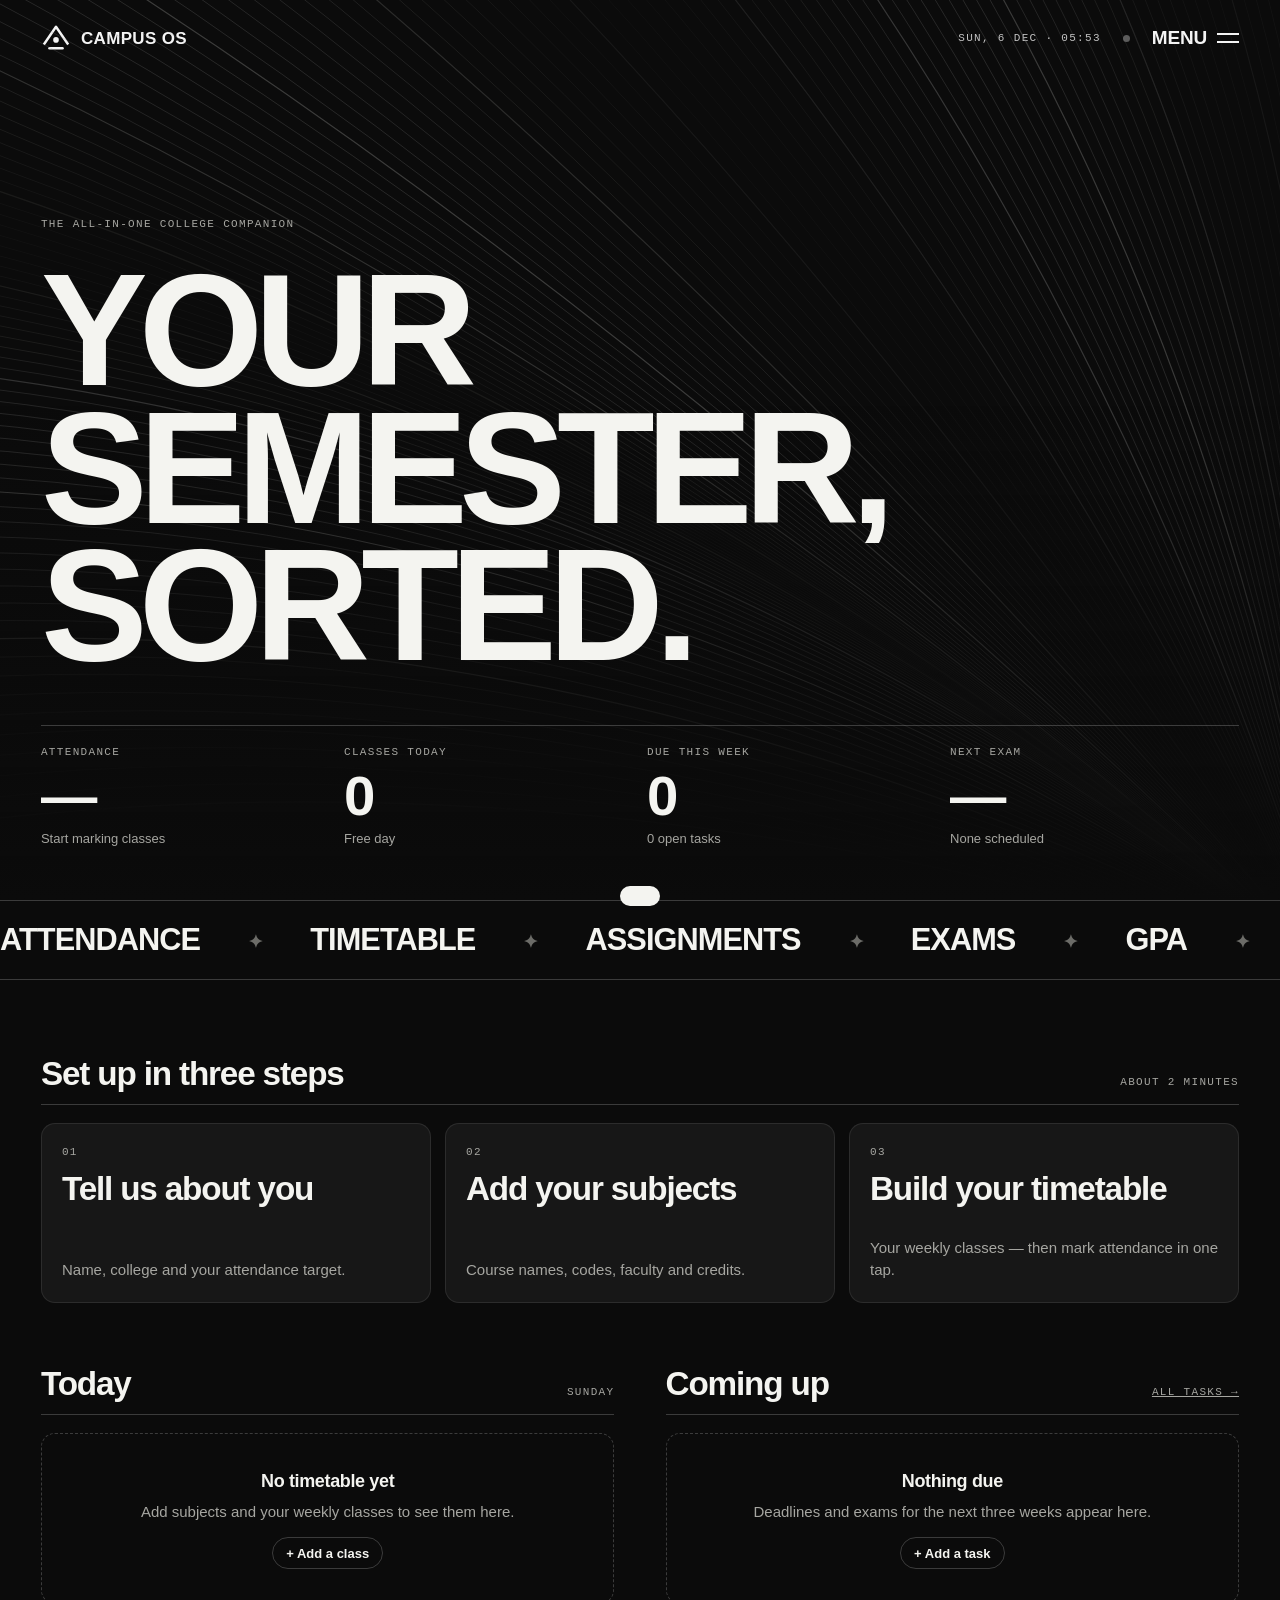
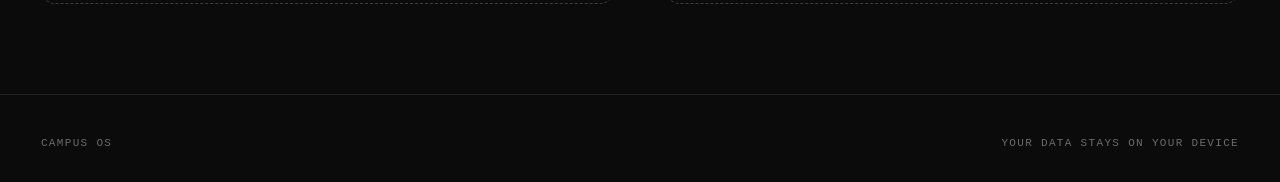
==== docs/index.html @ 618c6a3f "Campus OS: all-in-one college companion Attendance tracker, timetable, tasks, exams, GPA, notes, bud" ====
<!doctype html>
<html lang="en" data-theme="dark">
<head>
  <meta charset="utf-8">
  <meta name="viewport" content="width=device-width, initial-scale=1, viewport-fit=cover">
  <title>Campus OS</title>
  <meta name="description" content="Campus OS — the all-in-one college companion: attendance tracker, timetable, assignments, exams, GPA, notes, budget and focus timer. Works offline; your data stays on your device.">
  <meta name="theme-color" content="#0b0b0b">
  <link rel="icon" href="assets/icon.svg" type="image/svg+xml">
  <link rel="manifest" href="manifest.webmanifest">
  <link rel="apple-touch-icon" href="assets/icon-192.png">
  <link rel="stylesheet" href="css/app.css">
  <script>
    // apply saved theme before paint
    try {
      var t = JSON.parse(localStorage.getItem("campusos:v1") || "{}");
      var th = (t.settings && t.settings.theme) || "dark";
      if (th === "system") th = matchMedia("(prefers-color-scheme: light)").matches ? "light" : "dark";
      document.documentElement.setAttribute("data-theme", th);
    } catch (e) {}
  </script>
</head>
<body>
  <div class="preloader" id="preloader" aria-hidden="true">
    <div class="spread"><span class="mono">Campus OS</span><span class="mono">Loading your semester</span></div>
    <div>
      <div class="count num" id="pre-count">0</div>
      <div class="bar" id="pre-bar"></div>
    </div>
  </div>

  <header class="site-head">
    <a class="logo" href="#/" aria-label="Campus OS home">
      <svg viewBox="0 0 32 32" aria-hidden="true"><path d="M3 23 16 4l13 19" fill="none" stroke="currentColor" stroke-width="2.6" stroke-linejoin="round"/><path d="M9 27h14" stroke="currentColor" stroke-width="2.6" stroke-linecap="round"/><circle cx="16" cy="18" r="3" fill="currentColor"/></svg>
      <span>CAMPUS OS</span>
    </a>
    <div class="head-meta">
      <span class="mono clock-txt" id="head-clock"></span>
      <span class="save-dot" id="save-dot" title="Saved"></span>
      <button class="menu-btn" id="menu-btn" aria-expanded="false" aria-controls="menu">
        <span id="menu-label">Menu</span><span class="burger" aria-hidden="true"></span>
      </button>
    </div>
  </header>

  <div class="menu" id="menu" role="dialog" aria-label="Main menu">
    <nav id="menu-nav"></nav>
    <aside>
      <p class="mono" id="menu-date"></p>
      <p class="h-md" id="menu-quote">Everything your semester needs, in one place.</p>
      <div class="row">
        <button class="btn sm" data-quick="present">Mark today present</button>
        <button class="btn sm" data-quick="task">+ Task</button>
        <button class="btn sm" data-quick="note">+ Note</button>
      </div>
      <p class="mono" id="menu-storage"></p>
    </aside>
  </div>

  <main id="app" tabindex="-1"></main>

  <div class="toast" id="toast" role="status" aria-live="polite"></div>
  <dialog id="dlg"></dialog>

  <script type="module" src="js/app.js"></script>
</body>
</html>
---- docs/css/app.css ----
/* ==========================================================================
   CAMPUS OS — monochrome editorial design system
   ========================================================================== */
:root {
  --bg: #0b0b0b;
  --bg-2: #121212;
  --card: #171717;
  --card-2: #1f1f1f;
  --ink: #f4f4f0;
  --ink-2: #a6a6a1;
  --ink-3: #6c6c68;
  --line: rgba(255, 255, 255, .09);
  --line-2: rgba(255, 255, 255, .2);
  --invert-bg: #f4f4f0;
  --invert-ink: #2a2a2a;
  --good: #9ee6b4;
  --bad: #ff8a80;
  --warn: #f3c86a;
  --overlay: rgba(0, 0, 0, .7);
  --display: "SF Pro Display", -apple-system, BlinkMacSystemFont, "Helvetica Neue", "Inter", Arial, sans-serif;
  --text: -apple-system, BlinkMacSystemFont, "SF Pro Text", "Helvetica Neue", "Inter", Arial, sans-serif;
  --mono: ui-monospace, "SF Mono", "JetBrains Mono", Menlo, Consolas, monospace;
  --ease: cubic-bezier(.77, 0, .175, 1);
  --ease-out: cubic-bezier(.16, 1, .3, 1);
  --gutter: clamp(16px, 3.2vw, 44px);
  --radius: 14px;
  color-scheme: dark;
}
:root[data-theme="light"] {
  --bg: #f2f2ee;
  --bg-2: #eaeae5;
  --card: #ffffff;
  --card-2: #f6f6f2;
  --ink: #2a2a2a;
  --ink-2: #5f5f5b;
  --ink-3: #8f8f8a;
  --line: rgba(42, 42, 42, .1);
  --line-2: rgba(42, 42, 42, .24);
  --invert-bg: #2a2a2a;
  --invert-ink: #f4f4f0;
  --good: #23864f;
  --bad: #c8382f;
  --warn: #a8700c;
  --overlay: rgba(20, 20, 20, .45);
  color-scheme: light;
}

* { box-sizing: border-box; }
html, body { margin: 0; }
html { -webkit-text-size-adjust: 100%; }
body {
  background: var(--bg);
  color: var(--ink);
  font: 15px/1.5 var(--text);
  -webkit-font-smoothing: antialiased;
  overflow-x: hidden;
  min-height: 100vh;
}
a { color: inherit; }
button { font: inherit; color: inherit; }
::selection { background: var(--ink); color: var(--bg); }
.hidden { display: none !important; }
.sr-only { position: absolute; width: 1px; height: 1px; overflow: hidden; clip: rect(0 0 0 0); white-space: nowrap; }

/* ---------- type ---------- */
.mono { font-family: var(--mono); font-size: 11px; letter-spacing: .12em; text-transform: uppercase; }
.muted { color: var(--ink-2); }
.faint { color: var(--ink-3); }
.display {
  font-family: var(--display);
  font-weight: 700;
  letter-spacing: -.055em;
  line-height: .86;
  text-transform: uppercase;
  margin: 0;
}
.h-xl { font-size: clamp(54px, 12.5vw, 200px); }
.h-lg { font-size: clamp(40px, 7vw, 104px); }
.h-md { font-family: var(--display); font-weight: 650; font-size: clamp(22px, 2.6vw, 34px); letter-spacing: -.035em; line-height: 1.05; margin: 0; }
.h-sm { font-family: var(--display); font-weight: 600; font-size: 18px; letter-spacing: -.02em; margin: 0; }
.num { font-family: var(--display); font-weight: 700; letter-spacing: -.05em; font-variant-numeric: tabular-nums; line-height: .9; }

/* masked line reveal */
.mask { display: block; overflow: hidden; padding-bottom: .04em; margin-bottom: -.04em; }
.mask > span { display: inline-block; transform: translateY(105%); transition: transform 1s var(--ease-out); }
.in .mask > span, .mask.in > span { transform: none; }
.mask:nth-child(2) > span { transition-delay: .07s; }
.mask:nth-child(3) > span { transition-delay: .14s; }
.fade-up { opacity: 0; transform: translateY(18px); transition: opacity .8s var(--ease-out), transform .8s var(--ease-out); transition-delay: var(--d, .15s); }
.in .fade-up { opacity: 1; transform: none; }

/* ---------- preloader ---------- */
.preloader {
  position: fixed; inset: 0; z-index: 100; background: var(--invert-bg); color: var(--invert-ink);
  display: flex; flex-direction: column; justify-content: space-between; padding: var(--gutter);
  transition: clip-path 1.1s var(--ease); clip-path: inset(0 0 0 0);
}
.preloader.done { clip-path: inset(0 0 100% 0); }
.preloader .count { font-size: clamp(90px, 22vw, 340px); align-self: flex-end; }
.preloader .bar { height: 1px; background: currentColor; transform-origin: left; transform: scaleX(0); }

/* ---------- header ---------- */
.site-head {
  position: fixed; top: 0; left: 0; right: 0; z-index: 40;
  display: flex; align-items: center; justify-content: space-between; gap: 16px;
  padding: 18px var(--gutter);
  mix-blend-mode: difference; color: #fff;
  pointer-events: none;
}
.site-head > * { pointer-events: auto; }
.logo { display: inline-flex; align-items: center; gap: 10px; text-decoration: none; font-family: var(--display); font-weight: 700; letter-spacing: .02em; font-size: 17px; }
.logo svg { width: 30px; height: 30px; }
.head-meta { display: flex; align-items: center; gap: 22px; }
.head-meta .mono { opacity: .8; }
.menu-btn {
  background: none; border: 0; cursor: pointer; padding: 6px 0;
  font-family: var(--display); font-weight: 700; font-size: 19px; letter-spacing: -.01em; text-transform: uppercase;
  display: inline-flex; align-items: center; gap: 10px;
}
.menu-btn .burger { width: 22px; height: 10px; position: relative; }
.menu-btn .burger::before, .menu-btn .burger::after { content: ""; position: absolute; left: 0; right: 0; height: 2px; background: currentColor; transition: transform .5s var(--ease); }
.menu-btn .burger::before { top: 0; }
.menu-btn .burger::after { bottom: 0; }
body.menu-open .menu-btn .burger::before { transform: translateY(4px) rotate(45deg); }
body.menu-open .menu-btn .burger::after { transform: translateY(-4px) rotate(-45deg); }
.save-dot { width: 7px; height: 7px; border-radius: 50%; background: currentColor; opacity: .35; transition: opacity .3s; }
.save-dot.saving { opacity: 1; animation: pulse 1s infinite; }
.save-dot.error { background: #ff5a4f; opacity: 1; }
@keyframes pulse { 50% { opacity: .2; } }

/* ---------- menu overlay ---------- */
.menu {
  position: fixed; inset: 0; z-index: 30; background: var(--invert-bg); color: var(--invert-ink);
  clip-path: inset(0 0 100% 0); transition: clip-path .9s var(--ease); visibility: hidden;
  display: grid; grid-template-columns: 1fr minmax(240px, 32%); gap: var(--gutter);
  padding: 96px var(--gutter) var(--gutter);
  overflow-y: auto;
}
body.menu-open .menu { clip-path: inset(0 0 0 0); visibility: visible; }
.menu nav { display: flex; flex-direction: column; justify-content: center; }
.menu-link {
  display: flex; align-items: baseline; gap: 18px; text-decoration: none; color: inherit;
  border-top: 1px solid color-mix(in srgb, var(--invert-ink) 15%, transparent);
  padding: 2px 0;
}
.menu-link:last-child { border-bottom: 1px solid color-mix(in srgb, var(--invert-ink) 15%, transparent); }
.menu-link .mono { width: 34px; flex: none; opacity: .55; }
.menu-link .display { font-size: clamp(34px, 6.4vw, 92px); transition: transform .6s var(--ease-out), opacity .3s; }
.menu-link .mask > span { transition-duration: .9s; }
body.menu-open .menu-link .mask > span { transform: none; }
.menu-link:nth-child(1) .mask > span { transition-delay: .25s; }
.menu-link:nth-child(2) .mask > span { transition-delay: .29s; }
.menu-link:nth-child(3) .mask > span { transition-delay: .33s; }
.menu-link:nth-child(4) .mask > span { transition-delay: .37s; }
.menu-link:nth-child(5) .mask > span { transition-delay: .41s; }
.menu-link:nth-child(6) .mask > span { transition-delay: .45s; }
.menu-link:nth-child(7) .mask > span { transition-delay: .49s; }
.menu-link:nth-child(8) .mask > span { transition-delay: .53s; }
.menu-link:nth-child(9) .mask > span { transition-delay: .57s; }
.menu-link:nth-child(10) .mask > span { transition-delay: .61s; }
.menu nav:hover .menu-link .display { opacity: .35; }
.menu nav .menu-link:hover .display { opacity: 1; transform: translateX(14px); }
.menu-link.active .display { font-style: italic; }
.menu-link .hint { margin-left: auto; opacity: .5; }
.menu aside { display: flex; flex-direction: column; justify-content: flex-end; gap: 22px; font-size: 14px; }
.menu aside .h-md { max-width: 14ch; }
.menu aside .row { display: flex; gap: 10px; flex-wrap: wrap; }
.menu .btn { border-color: color-mix(in srgb, var(--invert-ink) 30%, transparent); color: var(--invert-ink); background: transparent; }
.menu .btn:hover { background: var(--invert-ink); color: var(--invert-bg); }

/* ---------- layout ---------- */
main { min-height: 100vh; }
.page { padding: 120px var(--gutter) 90px; max-width: 1560px; margin: 0 auto; }
.page-enter { animation: pageIn .9s var(--ease) both; }
@keyframes pageIn { from { clip-path: inset(6% 0 0 0); opacity: 0; transform: translateY(26px); } to { clip-path: inset(0 0 0 0); opacity: 1; transform: none; } }
.page-head { display: grid; grid-template-columns: 1fr auto; align-items: end; gap: 18px 24px; margin-bottom: clamp(28px, 4vw, 56px); }
.page-head .eyebrow { grid-column: 1 / -1; display: flex; gap: 18px; color: var(--ink-2); }
.page-head .actions { display: flex; gap: 10px; flex-wrap: wrap; justify-content: flex-end; padding-bottom: .6vw; }
.rule { height: 1px; background: var(--line-2); border: 0; margin: 0; }
.section { margin-top: clamp(40px, 5vw, 72px); }
.section-head { display: flex; align-items: baseline; justify-content: space-between; gap: 16px; padding-bottom: 12px; border-bottom: 1px solid var(--line-2); margin-bottom: 18px; }
.section-head .mono { color: var(--ink-2); }
.grid { display: grid; gap: 14px; }
.g2 { grid-template-columns: repeat(2, minmax(0, 1fr)); }
.g3 { grid-template-columns: repeat(3, minmax(0, 1fr)); }
.g4 { grid-template-columns: repeat(4, minmax(0, 1fr)); }
.auto { grid-template-columns: repeat(auto-fill, minmax(min(290px, 100%), 1fr)); }
.stack { display: flex; flex-direction: column; gap: 10px; }
.row { display: flex; align-items: center; gap: 10px; flex-wrap: wrap; }
.spread { display: flex; align-items: center; justify-content: space-between; gap: 12px; }
.grow { flex: 1; min-width: 0; }

/* ---------- surfaces ---------- */
.card { background: var(--card); border: 1px solid var(--line); border-radius: var(--radius); padding: 20px; position: relative; }
.card.flat { background: transparent; }
.card.invert { background: var(--invert-bg); color: var(--invert-ink); border-color: transparent; }
.card.invert .muted { color: color-mix(in srgb, var(--invert-ink) 65%, transparent); }
.card.hover { transition: border-color .25s, transform .4s var(--ease-out); }
.card.hover:hover { border-color: var(--line-2); transform: translateY(-2px); }
.stat .num { font-size: clamp(44px, 5vw, 76px); }
.stat .label { margin-bottom: 18px; color: var(--ink-2); }
.stat .foot { margin-top: 10px; font-size: 13px; color: var(--ink-2); }
.good { color: var(--good); }
.bad { color: var(--bad); }
.warn { color: var(--warn); }

/* ---------- controls ---------- */
.btn {
  display: inline-flex; align-items: center; justify-content: center; gap: 8px;
  height: 40px; padding: 0 18px; border-radius: 999px;
  border: 1px solid var(--line-2); background: transparent; color: var(--ink);
  font-weight: 550; font-size: 14px; cursor: pointer; text-decoration: none; white-space: nowrap;
  transition: background .2s, color .2s, border-color .2s, transform .2s;
}
.btn:hover { background: var(--ink); color: var(--bg); border-color: var(--ink); }
.btn:active { transform: scale(.97); }
.btn.solid { background: var(--ink); color: var(--bg); border-color: var(--ink); }
.btn.solid:hover { background: transparent; color: var(--ink); }
.btn.sm { height: 32px; padding: 0 13px; font-size: 13px; }
.btn.xs { height: 26px; padding: 0 10px; font-size: 12px; }
.btn.icon { width: 40px; padding: 0; font-size: 18px; }
.btn.sm.icon { width: 32px; }
.btn.ghost { border-color: transparent; }
.btn.ghost:hover { background: var(--card-2); color: var(--ink); border-color: var(--line); }
.btn.danger { color: var(--bad); border-color: color-mix(in srgb, var(--bad) 40%, transparent); }
.btn.danger:hover { background: var(--bad); color: var(--bg); border-color: var(--bad); }
.btn.good-b:hover { background: var(--good); border-color: var(--good); color: #0b0b0b; }
.btn.bad-b:hover { background: var(--bad); border-color: var(--bad); color: #0b0b0b; }
.btn.on { background: var(--ink); color: var(--bg); border-color: var(--ink); }
.btn[disabled] { opacity: .4; pointer-events: none; }

.seg { display: inline-flex; border: 1px solid var(--line-2); border-radius: 999px; padding: 3px; gap: 2px; flex-wrap: wrap; }
.seg button { border: 0; background: transparent; padding: 6px 14px; border-radius: 999px; cursor: pointer; font-size: 13px; font-weight: 550; color: var(--ink-2); }
.seg button:hover { color: var(--ink); }
.seg button.on { background: var(--ink); color: var(--bg); }

input, select, textarea {
  font: inherit; color: var(--ink); background: var(--bg-2);
  border: 1px solid var(--line); border-radius: 10px; padding: 10px 12px; width: 100%;
  transition: border-color .2s;
}
textarea { resize: vertical; min-height: 120px; line-height: 1.55; }
input[type="color"] { padding: 3px; height: 42px; cursor: pointer; }
input[type="checkbox"] { width: 18px; height: 18px; accent-color: var(--ink); cursor: pointer; }
input:focus, select:focus, textarea:focus { outline: none; border-color: var(--ink-2); }
:focus-visible { outline: 2px solid var(--ink); outline-offset: 2px; }
.field { display: flex; flex-direction: column; gap: 6px; }
.field > span { font-family: var(--mono); font-size: 10.5px; letter-spacing: .12em; text-transform: uppercase; color: var(--ink-2); }
.form-grid { display: grid; grid-template-columns: repeat(2, minmax(0, 1fr)); gap: 14px; }
.form-grid .full { grid-column: 1 / -1; }

.pill { display: inline-flex; align-items: center; gap: 6px; padding: 3px 10px; border: 1px solid var(--line-2); border-radius: 999px; font-size: 12px; font-weight: 550; white-space: nowrap; }
.pill.good { border-color: color-mix(in srgb, var(--good) 50%, transparent); }
.pill.bad { border-color: color-mix(in srgb, var(--bad) 50%, transparent); }
.pill.warn { border-color: color-mix(in srgb, var(--warn) 50%, transparent); }
.pill.solid { background: var(--ink); color: var(--bg); border-color: var(--ink); }
.dot { display: inline-block; width: 9px; height: 9px; border-radius: 50%; background: var(--c, var(--ink)); flex: none; }
.swatch { width: 4px; align-self: stretch; border-radius: 4px; background: var(--c, var(--ink)); flex: none; }

.bar { position: relative; height: 4px; background: var(--line); border-radius: 4px; overflow: visible; }
.bar > i { position: absolute; left: 0; top: 0; bottom: 0; background: var(--ink); border-radius: 4px; transition: width 1s var(--ease-out); }
.bar > i.good { background: var(--good); }
.bar > i.bad { background: var(--bad); }
.bar > b { position: absolute; top: -5px; bottom: -5px; width: 1px; background: var(--ink-2); }

.empty { border: 1px dashed var(--line-2); border-radius: var(--radius); padding: 34px 20px; text-align: center; color: var(--ink-2); }
.empty .h-sm { color: var(--ink); margin-bottom: 6px; }
.empty .btn { margin-top: 14px; }

/* list rows */
.list { border-top: 1px solid var(--line); }
.item { display: flex; align-items: center; gap: 14px; padding: 14px 4px; border-bottom: 1px solid var(--line); }
.item .title { font-weight: 600; }
.item .sub { font-size: 13px; color: var(--ink-2); }
.item.done .title { text-decoration: line-through; color: var(--ink-3); }
.item:hover { background: color-mix(in srgb, var(--ink) 2.5%, transparent); }

/* ---------- home hero ---------- */
.hero { position: relative; min-height: 100vh; display: flex; flex-direction: column; justify-content: flex-end; padding: 120px var(--gutter) clamp(28px, 4vw, 52px); overflow: hidden; }
.hero canvas { position: absolute; inset: 0; width: 100%; height: 100%; z-index: 0; }
.hero::after { content: ""; position: absolute; inset: 0; background: linear-gradient(to top, var(--bg) 0%, transparent 55%); z-index: 0; pointer-events: none; }
.hero > * { position: relative; z-index: 1; }
.hero .h-xl { max-width: 13ch; }
.hero-meta { display: grid; grid-template-columns: repeat(4, minmax(0, 1fr)); gap: 14px; margin-top: clamp(28px, 4vw, 54px); border-top: 1px solid var(--line-2); padding-top: 18px; }
.hero-meta .num { font-size: clamp(34px, 4.4vw, 64px); margin-top: 10px; }
.hero-meta a { text-decoration: none; }
.hero-meta a:hover .num { font-style: italic; }
.marquee { overflow: hidden; border-block: 1px solid var(--line-2); padding: 16px 0; white-space: nowrap; }
.marquee .track { display: inline-flex; gap: 48px; padding-right: 48px; animation: marquee 38s linear infinite; font-family: var(--display); font-weight: 650; font-size: clamp(20px, 2.4vw, 32px); letter-spacing: -.03em; text-transform: uppercase; }
.marquee .track span::after { content: "✦"; margin-left: 48px; font-size: .6em; vertical-align: middle; color: var(--ink-3); }
@keyframes marquee { to { transform: translateX(-100%); } }
.marquee:hover .track { animation-play-state: paused; }

/* ---------- attendance ---------- */
.att-hero { display: grid; grid-template-columns: auto 1fr; gap: clamp(20px, 4vw, 60px); align-items: end; }
.att-hero .big { font-size: clamp(96px, 19vw, 300px); }
.att-hero .big sup { font-size: .32em; vertical-align: top; position: relative; top: .25em; margin-left: .04em; }
.class-row { display: grid; grid-template-columns: 4px 76px minmax(0, 1fr) auto; gap: 16px; align-items: center; padding: 16px 0; border-bottom: 1px solid var(--line); }
.class-row .time { font-family: var(--mono); font-size: 12px; color: var(--ink-2); line-height: 1.4; }
.class-row .name { font-family: var(--display); font-weight: 650; font-size: clamp(18px, 2vw, 24px); letter-spacing: -.025em; line-height: 1.1; }
.class-row .meta { font-size: 13px; color: var(--ink-2); margin-top: 3px; }
.class-row .acts { display: flex; gap: 6px; flex-wrap: wrap; justify-content: flex-end; }
.class-row.marked-present .name::after, .class-row.marked-absent .name::after, .class-row.marked-cancelled .name::after { font-family: var(--mono); font-size: 10.5px; letter-spacing: .12em; margin-left: 10px; vertical-align: middle; }
.class-row.marked-present .name::after { content: "PRESENT"; color: var(--good); }
.class-row.marked-absent .name::after { content: "ABSENT"; color: var(--bad); }
.class-row.marked-cancelled .name::after { content: "CANCELLED"; color: var(--ink-3); }
.subj-card { display: flex; flex-direction: column; gap: 14px; }
.subj-card .pct { font-size: clamp(48px, 5vw, 72px); }
.subj-card .counts { display: flex; gap: 14px; flex-wrap: wrap; font-size: 13px; color: var(--ink-2); }
.verdict { font-size: 14px; font-weight: 550; }
.cal { display: grid; grid-template-columns: repeat(7, minmax(0, 1fr)); gap: 4px; }
.cal .h { text-align: center; padding: 6px 0; }
.cal .d { min-height: 64px; border: 1px solid var(--line); border-radius: 10px; padding: 6px 7px; cursor: pointer; background: var(--card); transition: border-color .2s; }
.cal .d:hover { border-color: var(--line-2); }
.cal .d.blank { visibility: hidden; }
.cal .d.today { border-color: var(--ink); }
.cal .d .n { font-family: var(--mono); font-size: 11px; color: var(--ink-2); }
.cal .d .dots { display: flex; flex-wrap: wrap; gap: 3px; margin-top: 6px; }
.cal .d .dots i { width: 7px; height: 7px; border-radius: 50%; }
i.st-present { background: var(--good); }
i.st-absent { background: var(--bad); }
i.st-cancelled { background: var(--ink-3); }
.legend { display: flex; gap: 18px; flex-wrap: wrap; margin-top: 14px; font-size: 13px; color: var(--ink-2); }
.legend i { display: inline-block; width: 8px; height: 8px; border-radius: 50%; margin-right: 6px; }

/* ---------- timetable ---------- */
.week { display: grid; grid-template-columns: repeat(7, minmax(0, 1fr)); gap: 8px; }
.week .col { display: flex; flex-direction: column; gap: 6px; min-width: 0; }
.week .col-head { display: flex; justify-content: space-between; padding: 8px 2px; border-bottom: 1px solid var(--line-2); margin-bottom: 4px; }
.week .col.today .col-head { border-bottom-color: var(--ink); }
.week .col.today .col-head .mono { color: var(--ink); }
.slot { border: 1px solid var(--line); border-left: 3px solid var(--c); border-radius: 8px; padding: 8px 10px; background: var(--card); cursor: pointer; transition: border-color .2s; }
.slot:hover { border-color: var(--line-2); border-left-color: var(--c); }
.slot .t { font-family: var(--mono); font-size: 10.5px; color: var(--ink-2); }
.slot .n { font-weight: 600; font-size: 13.5px; line-height: 1.25; margin-top: 2px; overflow-wrap: anywhere; }
.slot .r { font-size: 12px; color: var(--ink-3); }
.slot.now { background: var(--invert-bg); color: var(--invert-ink); }
.slot.now .t, .slot.now .r { color: inherit; opacity: .7; }

/* ---------- notes ---------- */
.note { cursor: pointer; display: flex; flex-direction: column; gap: 10px; min-height: 170px; }
.note .body { white-space: pre-wrap; color: var(--ink-2); font-size: 14px; overflow: hidden; display: -webkit-box; -webkit-line-clamp: 6; -webkit-box-orient: vertical; }
.note .foot { margin-top: auto; display: flex; justify-content: space-between; align-items: center; gap: 8px; }

/* ---------- focus ---------- */
.timer { display: flex; flex-direction: column; align-items: center; gap: 28px; padding: clamp(24px, 5vw, 60px) 0; text-align: center; }
.timer .clock { font-size: clamp(110px, 24vw, 340px); }
.timer .ring { width: min(100%, 680px); }

/* ---------- money ---------- */
.cat-row { display: grid; grid-template-columns: 120px minmax(0, 1fr) 90px; gap: 14px; align-items: center; font-size: 14px; padding: 6px 0; }
.cat-row .bar { height: 6px; }

/* ---------- dialog ---------- */
dialog {
  border: 1px solid var(--line-2); border-radius: 18px; padding: 0; width: min(620px, calc(100vw - 24px));
  background: var(--card); color: var(--ink); max-height: calc(100vh - 40px);
}
dialog::backdrop { background: var(--overlay); backdrop-filter: blur(4px); }
dialog[open] { animation: dlg .45s var(--ease-out); }
@keyframes dlg { from { opacity: 0; transform: translateY(20px) scale(.98); } }
dialog form { padding: 24px; }
dialog .dlg-head { display: flex; justify-content: space-between; align-items: flex-start; gap: 12px; margin-bottom: 20px; }
dialog .dlg-foot { display: flex; gap: 10px; justify-content: flex-end; margin-top: 22px; align-items: center; }
dialog .dlg-foot .left { margin-right: auto; }

/* ---------- toast ---------- */
.toast {
  position: fixed; left: 50%; bottom: 22px; z-index: 90; transform: translate(-50%, 140%);
  background: var(--invert-bg); color: var(--invert-ink); border-radius: 999px; padding: 10px 10px 10px 20px;
  display: flex; align-items: center; gap: 14px; font-weight: 550; font-size: 14px; max-width: calc(100vw - 24px);
  transition: transform .5s var(--ease-out);
}
.toast.show { transform: translate(-50%, 0); }
.toast.error { background: var(--bad); color: #111; }
.toast button { background: var(--invert-ink); color: var(--invert-bg); border: 0; border-radius: 999px; padding: 6px 14px; cursor: pointer; font-weight: 650; font-size: 13px; }
.toast:not(.has-action) { padding-right: 20px; }

/* ---------- footer ---------- */
.site-foot { padding: 40px var(--gutter) 30px; border-top: 1px solid var(--line); display: flex; justify-content: space-between; gap: 16px; flex-wrap: wrap; color: var(--ink-3); }

/* ---------- responsive ---------- */
@media (max-width: 1100px) {
  .g4 { grid-template-columns: repeat(2, minmax(0, 1fr)); }
  .week { grid-template-columns: repeat(4, minmax(0, 1fr)); row-gap: 20px; }
}
@media (max-width: 820px) {
  .g3, .g2 { grid-template-columns: minmax(0, 1fr); }
  .menu { grid-template-columns: 1fr; padding-top: 84px; }
  .menu aside { justify-content: flex-start; }
  .hero-meta { grid-template-columns: repeat(2, minmax(0, 1fr)); row-gap: 22px; }
  .page-head { grid-template-columns: 1fr; }
  .page-head .actions { justify-content: flex-start; }
  .att-hero { grid-template-columns: 1fr; }
  .class-row { grid-template-columns: 4px 60px minmax(0, 1fr); }
  .class-row .acts { grid-column: 2 / -1; justify-content: flex-start; }
  .week { grid-template-columns: repeat(2, minmax(0, 1fr)); }
  .head-meta .clock-txt { display: none; }
}
@media (max-width: 560px) {
  .g4 { grid-template-columns: minmax(0, 1fr); }
  .form-grid { grid-template-columns: minmax(0, 1fr); }
  .week { grid-template-columns: minmax(0, 1fr); }
  .cal .d { min-height: 46px; padding: 4px; }
  .cat-row { grid-template-columns: 90px minmax(0, 1fr) 70px; }
  .page { padding-top: 96px; }
}
@media (prefers-reduced-motion: reduce) {
  *, *::before, *::after { animation-duration: .01ms !important; transition-duration: .01ms !important; }
}
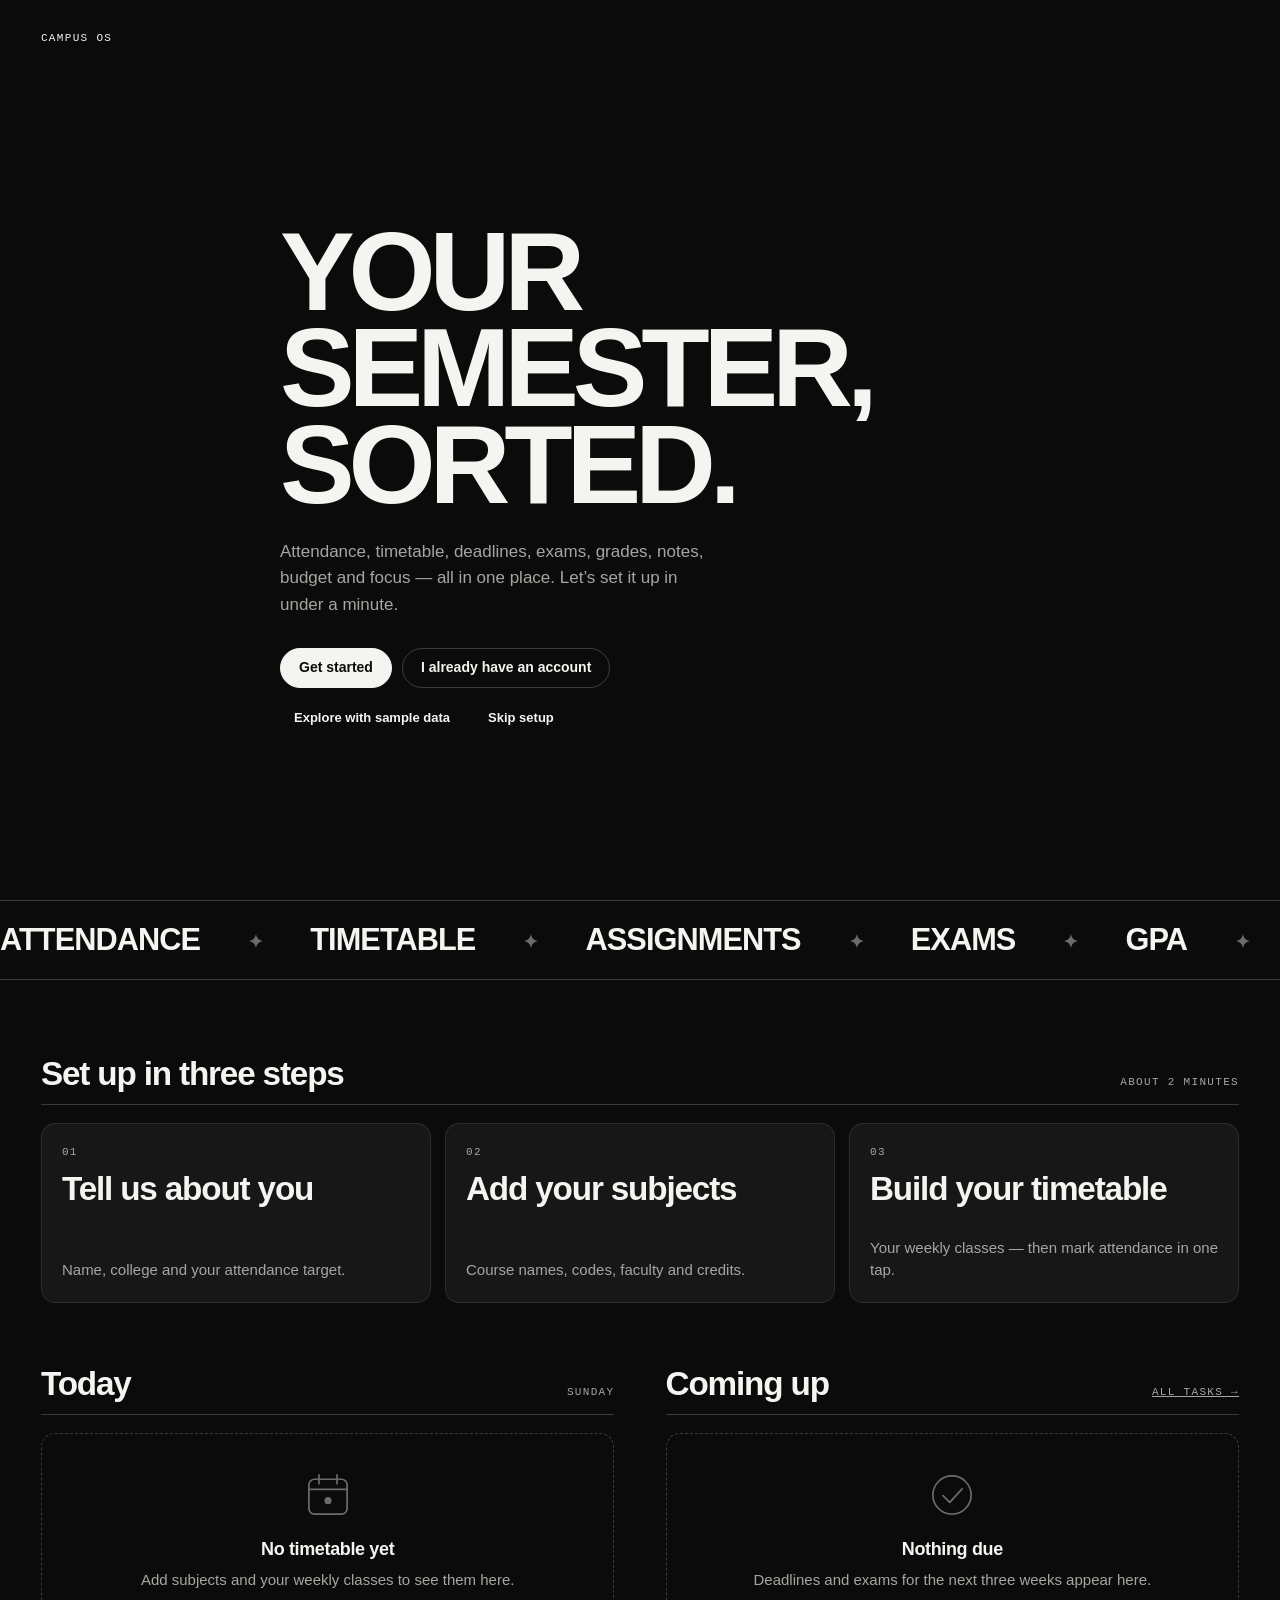
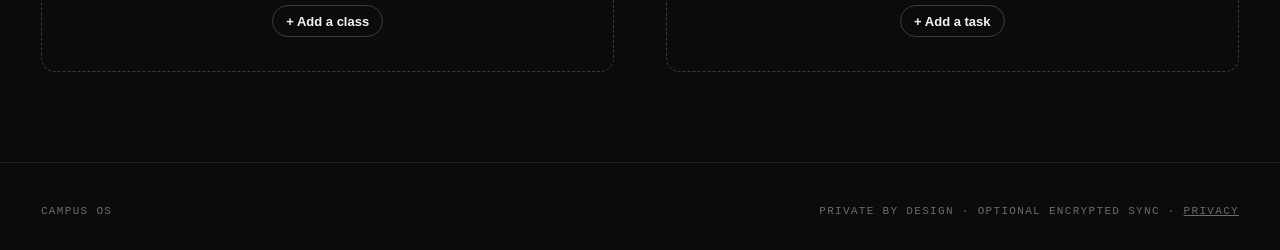
==== commit 590b91e0: "Add profile menu, live Now card, installable app + reminders + calendar export, Semester Wrapped, an" ====
--- a/docs/index.html
+++ b/docs/index.html
@@ -8,7 +8,11 @@
   <meta name="theme-color" content="#0b0b0b">
   <link rel="icon" href="assets/icon.svg" type="image/svg+xml">
   <link rel="manifest" href="manifest.webmanifest">
-  <link rel="apple-touch-icon" href="assets/icon-192.png">
+  <link rel="apple-touch-icon" href="assets/apple-touch-icon.png">
+  <meta name="apple-mobile-web-app-capable" content="yes">
+  <meta name="mobile-web-app-capable" content="yes">
+  <meta name="apple-mobile-web-app-title" content="Campus OS">
+  <meta name="apple-mobile-web-app-status-bar-style" content="black-translucent">
   <link rel="stylesheet" href="css/app.css">
   <script>
     // apply saved theme before paint
@@ -37,11 +41,14 @@
     <div class="head-meta">
       <span class="mono clock-txt" id="head-clock"></span>
       <span class="save-dot" id="save-dot" title="Saved"></span>
+      <button class="profile-btn" id="profile-btn" aria-haspopup="true" aria-expanded="false" aria-controls="profile-pop"></button>
       <button class="menu-btn" id="menu-btn" aria-expanded="false" aria-controls="menu">
         <span id="menu-label">Menu</span><span class="burger" aria-hidden="true"></span>
       </button>
     </div>
   </header>
+
+  <div class="profile-pop" id="profile-pop" role="dialog" aria-label="Profile and quick settings"></div>
 
   <div class="menu" id="menu" role="dialog" aria-label="Main menu">
     <nav id="menu-nav"></nav>
--- a/docs/css/app.css
+++ b/docs/css/app.css
@@ -47,7 +47,8 @@
 
 * { box-sizing: border-box; }
 html, body { margin: 0; }
-html { -webkit-text-size-adjust: 100%; }
+html { -webkit-text-size-adjust: 100%; -webkit-tap-highlight-color: transparent; }
+button, a, input, select, textarea, label, summary { touch-action: manipulation; }
 body {
   background: var(--bg);
   color: var(--ink);
@@ -161,7 +162,8 @@
 .menu nav:hover .menu-link .display { opacity: .35; }
 .menu nav .menu-link:hover .display { opacity: 1; transform: translateX(14px); }
 .menu-link.active .display { font-style: italic; }
-.menu-link .hint { margin-left: auto; opacity: .5; }
+.menu-link .hint { margin-left: auto; opacity: .5; white-space: nowrap; }
+.menu nav { min-width: 0; }
 .menu aside { display: flex; flex-direction: column; justify-content: flex-end; gap: 22px; font-size: 14px; }
 .menu aside .h-md { max-width: 14ch; }
 .menu aside .row { display: flex; gap: 10px; flex-wrap: wrap; }
@@ -354,24 +356,30 @@
 /* ---------- dialog ---------- */
 dialog {
   border: 1px solid var(--line-2); border-radius: 18px; padding: 0; width: min(620px, calc(100vw - 24px));
-  background: var(--card); color: var(--ink); max-height: calc(100vh - 40px);
+  background: var(--card); color: var(--ink);
+  max-height: calc(100vh - 40px);
+  max-height: calc(100dvh - 28px);          /* visible area only (iOS Safari toolbars excluded) */
+  overflow-y: auto; overscroll-behavior: contain; -webkit-overflow-scrolling: touch;
+  margin: auto;
 }
 dialog::backdrop { background: var(--overlay); backdrop-filter: blur(4px); }
 dialog[open] { animation: dlg .45s var(--ease-out); }
 @keyframes dlg { from { opacity: 0; transform: translateY(20px) scale(.98); } }
 dialog form { padding: 24px; }
 dialog .dlg-head { display: flex; justify-content: space-between; align-items: flex-start; gap: 12px; margin-bottom: 20px; }
-dialog .dlg-foot { display: flex; gap: 10px; justify-content: flex-end; margin-top: 22px; align-items: center; }
+dialog .dlg-foot { display: flex; gap: 10px; justify-content: flex-end; margin-top: 22px; align-items: center;
+  position: sticky; bottom: -24px; background: var(--card); padding: 14px 0 24px; margin-bottom: -24px; border-top: 1px solid var(--line); }
 dialog .dlg-foot .left { margin-right: auto; }
 
 /* ---------- toast ---------- */
 .toast {
-  position: fixed; left: 50%; bottom: 22px; z-index: 90; transform: translate(-50%, 140%);
+  position: fixed; left: 50%; bottom: 22px; z-index: 90; transform: translate(-50%, calc(100% + 48px));
+  opacity: 0; visibility: hidden; pointer-events: none;
   background: var(--invert-bg); color: var(--invert-ink); border-radius: 999px; padding: 10px 10px 10px 20px;
   display: flex; align-items: center; gap: 14px; font-weight: 550; font-size: 14px; max-width: calc(100vw - 24px);
-  transition: transform .5s var(--ease-out);
-}
-.toast.show { transform: translate(-50%, 0); }
+  transition: transform .5s var(--ease-out), opacity .3s, visibility 0s .5s;
+}
+.toast.show { transform: translate(-50%, 0); opacity: 1; visibility: visible; pointer-events: auto; transition: transform .5s var(--ease-out), opacity .3s, visibility 0s; }
 .toast.error { background: var(--bad); color: #111; }
 .toast button { background: var(--invert-ink); color: var(--invert-bg); border: 0; border-radius: 999px; padding: 6px 14px; cursor: pointer; font-weight: 650; font-size: 13px; }
 .toast:not(.has-action) { padding-right: 20px; }
@@ -386,8 +394,15 @@
 }
 @media (max-width: 820px) {
   .g3, .g2 { grid-template-columns: minmax(0, 1fr); }
-  .menu { grid-template-columns: 1fr; padding-top: 84px; }
+  .menu { grid-template-columns: minmax(0, 1fr); padding-top: 84px; }
+  .menu nav { min-width: 0; justify-content: flex-start; }
   .menu aside { justify-content: flex-start; }
+  /* keep every menu row inside its divider line: number | name, caption underneath */
+  .menu-link { display: grid; grid-template-columns: 30px minmax(0, 1fr); column-gap: 14px; row-gap: 0; align-items: baseline; padding: 6px 0 10px; }
+  .menu-link .mono { width: auto; }
+  .menu-link .display { font-size: clamp(30px, 10vw, 56px); min-width: 0; }
+  .menu-link .hint { grid-column: 2; margin: 2px 0 0; white-space: nowrap; font-size: 10px; }
+  .menu nav .menu-link:hover .display { transform: none; }
   .hero-meta { grid-template-columns: repeat(2, minmax(0, 1fr)); row-gap: 22px; }
   .page-head { grid-template-columns: 1fr; }
   .page-head .actions { justify-content: flex-start; }
@@ -408,3 +423,214 @@
 @media (prefers-reduced-motion: reduce) {
   *, *::before, *::after { animation-duration: .01ms !important; transition-duration: .01ms !important; }
 }
+
+/* ==========================================================================
+   Polish pass
+   ========================================================================== */
+/* empty states */
+.empty-ic { display: block; width: 54px; height: 54px; margin: 0 auto 14px; color: var(--ink-3); animation: float 6s ease-in-out infinite; }
+.empty-ic svg { width: 100%; height: 100%; display: block; }
+@keyframes float { 50% { transform: translateY(-5px); } }
+
+/* weekly recap */
+.wstrip { display: grid; grid-template-columns: repeat(7, minmax(0, 1fr)); gap: 8px; }
+.wd { border: 1px solid var(--line); border-radius: 12px; padding: 10px 4px 12px; text-align: center; background: var(--card); }
+.wd.today { border-color: var(--ink); }
+.wd.future { opacity: .4; }
+.wd .mono { font-size: 10px; color: var(--ink-2); letter-spacing: .1em; }
+.wd .dots { display: flex; justify-content: center; flex-wrap: wrap; gap: 3px; margin-top: 9px; min-height: 8px; }
+.wd .dots i { width: 7px; height: 7px; border-radius: 50%; display: inline-block; }
+.delta { font-family: var(--mono); font-size: 11px; letter-spacing: .04em; }
+.delta.good { color: var(--good); }
+.delta.bad { color: var(--bad); }
+.delta.flat { color: var(--ink-3); }
+
+/* touch press states */
+.btn:active, .seg button:active { transform: scale(.96); }
+.item:active, .class-row:active { background: color-mix(in srgb, var(--ink) 5%, transparent); }
+.card.hover:active, .slot:active, .note:active { transform: scale(.985); }
+@media (hover: none) {
+  .btn:hover:not(.solid):not(.on) { background: transparent; color: var(--ink); border-color: var(--line-2); }
+  .btn.solid:hover { background: var(--ink); color: var(--bg); }
+  .card.hover:hover { transform: none; }
+}
+
+/* onboarding */
+body.ob-open { overflow: hidden; }
+#onboard { position: fixed; inset: 0; z-index: 95; background: var(--bg); color: var(--ink); overflow-y: auto; display: flex; flex-direction: column;
+  padding: max(18px, env(safe-area-inset-top)) var(--gutter) max(22px, env(safe-area-inset-bottom)); transition: opacity .45s var(--ease); }
+#onboard.out { opacity: 0; pointer-events: none; }
+.ob-top { display: flex; align-items: center; justify-content: space-between; gap: 14px; min-height: 40px; }
+.ob-dots { display: flex; gap: 6px; }
+.ob-dots i { width: 24px; height: 3px; border-radius: 3px; background: var(--line-2); transition: background .4s; }
+.ob-dots i.on { background: var(--ink); }
+.ob-main { flex: 1; display: flex; flex-direction: column; justify-content: center; width: 100%; max-width: 720px; margin: 0 auto; padding: 28px 0 20px; }
+.ob-main .display { font-size: clamp(46px, 11vw, 112px); margin: 14px 0 26px; }
+.ob-main .lead { color: var(--ink-2); font-size: 17px; line-height: 1.55; max-width: 46ch; margin: 0; }
+.ob-actions { display: flex; gap: 10px; flex-wrap: wrap; margin-top: 30px; }
+.ob-main .fade-up, .ob-main .lead, .ob-actions { opacity: 0; transform: translateY(14px); transition: opacity .8s var(--ease-out) .25s, transform .8s var(--ease-out) .25s; }
+#onboard.in .lead, #onboard.in .ob-actions { opacity: 1; transform: none; }
+#onboard.in .mask > span { transform: none; }
+
+/* bottom-sheet dialogs on phones */
+@keyframes sheet { from { opacity: 0; transform: translateY(48px); } }
+@media (max-width: 560px) {
+  dialog { width: 100%; max-width: 100%; margin: auto 0 0; border-radius: 22px 22px 0 0; border-bottom: 0; max-height: calc(100dvh - 12px); }
+  dialog[open] { animation: sheet .5s var(--ease-out); }
+  dialog form { padding: 20px 20px calc(20px + env(safe-area-inset-bottom)); }
+  dialog .dlg-foot { bottom: calc(-20px - env(safe-area-inset-bottom)); margin-bottom: calc(-20px - env(safe-area-inset-bottom)); padding-bottom: calc(18px + env(safe-area-inset-bottom)); }
+  .wstrip { gap: 5px; }
+}
+
+@media (max-width: 560px) {
+  .wkgrid { grid-template-columns: repeat(2, minmax(0, 1fr)); gap: 10px; }
+  .wkgrid .card { padding: 14px; }
+  .wkgrid .num { font-size: 34px !important; margin: 8px 0 6px !important; }
+  .wkgrid .delta { font-size: 10px; }
+}
+
+/* at-risk subject cards */
+.subj-card.risk-bad { border-color: color-mix(in srgb, var(--bad) 55%, transparent); box-shadow: inset 3px 0 0 var(--bad); }
+.subj-card.risk-warn { border-color: color-mix(in srgb, var(--warn) 50%, transparent); box-shadow: inset 3px 0 0 var(--warn); }
+.menu-link .hint.alert { color: var(--bad); opacity: 1; }
+
+/* timetable import */
+dialog.wide { width: min(980px, calc(100vw - 24px)); }
+.imp-drop { display: flex; flex-direction: column; gap: 6px; align-items: center; text-align: center; padding: 34px 18px; border: 1px dashed var(--line-2); border-radius: var(--radius); cursor: pointer; transition: border-color .2s, background .2s; }
+.imp-drop:hover, .imp-drop:focus-within { border-color: var(--ink); background: color-mix(in srgb, var(--ink) 3%, transparent); }
+.imp-rows { display: flex; flex-direction: column; gap: 8px; max-height: min(52vh, 460px); overflow-y: auto; padding-right: 2px; }
+.imp-row { display: grid; gap: 8px; align-items: center; padding: 10px; border: 1px solid var(--line); border-radius: 12px; background: var(--bg-2);
+  grid-template-columns: 28px minmax(140px, 2fr) 74px 122px 122px minmax(80px, 1fr) 108px 34px;
+  grid-template-areas: "on sub day st en room kind del" ". hint hint hint hint hint hint hint"; }
+.imp-row.check { border-color: color-mix(in srgb, var(--warn) 60%, transparent); }
+.imp-row.off { opacity: .45; }
+.imp-row > * { min-width: 0; }
+.imp-on { grid-area: on; display: flex; } .imp-sub { grid-area: sub; } .imp-day { grid-area: day; } .imp-st { grid-area: st; } .imp-en { grid-area: en; }
+.imp-room { grid-area: room; } .imp-kind { grid-area: kind; } .imp-del { grid-area: del; } .imp-hint { grid-area: hint; font-size: 10.5px; }
+.imp-row input, .imp-row select { padding: 8px 10px; }
+@media (max-width: 900px) {
+  .imp-rows { max-height: 46vh; }
+  .imp-row { grid-template-columns: 28px minmax(0, 1fr) minmax(0, 1fr); grid-template-areas: "on sub sub" ". day kind" ". st en" ". room del" ". hint hint"; }
+  .imp-del { justify-self: end; }
+  dialog .dlg-foot { flex-wrap: wrap; }
+  dialog .dlg-foot .left { flex: 1 1 100%; margin-right: 0; }
+}
+
+/* ==========================================================================
+   Profile menu, live "Now" card, Wrapped, Campus AI, installed-app polish
+   ========================================================================== */
+.site-head { padding-top: calc(18px + env(safe-area-inset-top)); padding-left: calc(var(--gutter) + env(safe-area-inset-left)); padding-right: calc(var(--gutter) + env(safe-area-inset-right)); }
+.menu { padding-top: calc(96px + env(safe-area-inset-top)); }
+.head-meta { gap: 18px; }
+
+/* avatar + profile popover */
+.profile-btn { background: none; border: 0; padding: 0; cursor: pointer; border-radius: 50%; line-height: 0; }
+.avatar { display: inline-flex; align-items: center; justify-content: center; width: 34px; height: 34px; border-radius: 50%; border: 1.5px solid currentColor; font: 700 13px/1 var(--display); letter-spacing: .02em; overflow: hidden; flex: none; transition: transform .25s var(--ease-out); }
+.avatar svg { width: 18px; height: 18px; }
+.profile-btn:hover .avatar { transform: scale(1.08); }
+.profile-btn:active .avatar { transform: scale(.94); }
+.avatar.big { width: 52px; height: 52px; font-size: 18px; background: var(--ink); color: var(--bg); border-color: var(--ink); }
+.avatar.big img { width: 100%; height: 100%; object-fit: cover; }
+.profile-pop {
+  position: fixed; top: calc(64px + env(safe-area-inset-top)); right: max(var(--gutter), env(safe-area-inset-right)); z-index: 45;
+  width: min(344px, calc(100vw - 24px)); max-height: calc(100dvh - 84px - env(safe-area-inset-top)); overflow-y: auto;
+  background: var(--card); color: var(--ink); border: 1px solid var(--line-2); border-radius: 20px; padding: 16px;
+  box-shadow: 0 28px 70px rgba(0, 0, 0, .45);
+  opacity: 0; visibility: hidden; transform: translateY(-8px) scale(.97); transform-origin: top right;
+  transition: opacity .22s var(--ease-out), transform .3s var(--ease-out), visibility 0s linear .3s;
+}
+body.pp-open .profile-pop { opacity: 1; visibility: visible; transform: none; transition-delay: 0s; }
+.pp-head { display: flex; gap: 14px; align-items: center; }
+.pp-who { min-width: 0; }
+.pp-name { font: 650 19px/1.15 var(--display); letter-spacing: -.02em; overflow-wrap: anywhere; }
+.pp-sub { color: var(--ink-2); font-size: 13px; margin-top: 2px; overflow-wrap: anywhere; }
+.pp-sync { margin-top: 6px; font-size: 9.5px; color: var(--ink-3); letter-spacing: .08em; text-transform: none; overflow-wrap: anywhere; }
+.pp-actions { display: flex; gap: 8px; flex-wrap: wrap; margin: 14px 0 4px; }
+.pp-sec { border-top: 1px solid var(--line); margin-top: 12px; padding-top: 10px; display: flex; flex-direction: column; gap: 2px; }
+.pp-lab { color: var(--ink-3); margin-bottom: 6px; }
+.seg { display: grid; grid-template-columns: repeat(3, 1fr); border: 1px solid var(--line-2); border-radius: 10px; padding: 3px; gap: 3px; margin-bottom: 4px; }
+.seg button { border: 0; background: none; border-radius: 7px; padding: 7px 0; cursor: pointer; font-size: 13px; color: var(--ink-2); }
+.seg button.on { background: var(--ink); color: var(--bg); font-weight: 600; }
+.pp-row { display: flex; justify-content: space-between; align-items: center; gap: 10px; width: 100%; text-align: left; background: none; border: 0; border-radius: 10px; padding: 11px 10px; margin: 0 -10px; width: calc(100% + 20px); cursor: pointer; text-decoration: none; font-size: 14.5px; transition: background .15s; }
+.pp-row:hover, .pp-row:focus-visible { background: var(--card-2); }
+.pp-row .mono { font-size: 9.5px; }
+.pp-tog { display: flex; justify-content: space-between; align-items: center; gap: 12px; padding: 9px 0; font-size: 14.5px; cursor: pointer; }
+.pp-tog input { appearance: none; -webkit-appearance: none; width: 40px; height: 24px; border-radius: 999px; background: var(--line-2); position: relative; margin: 0; cursor: pointer; transition: background .2s; flex: none; }
+.pp-tog input::after { content: ""; position: absolute; top: 3px; left: 3px; width: 18px; height: 18px; border-radius: 50%; background: var(--bg); transition: transform .25s var(--ease-out); }
+.pp-tog input:checked { background: var(--ink); }
+.pp-tog input:checked::after { transform: translateX(16px); }
+.pp-tog i { display: none; }
+body.menu-open .profile-pop, body.wr-open .site-head, body.wr-open .profile-pop { display: none; }
+
+.steps { margin: 0; padding-left: 20px; display: grid; gap: 10px; color: var(--ink-2); }
+.steps b { color: var(--ink); }
+
+/* live "Now" card */
+.nowcard { position: relative; border: 1px solid var(--line-2); border-radius: var(--radius); background: var(--card); padding: clamp(18px, 3vw, 30px); margin-bottom: clamp(28px, 4vw, 52px); overflow: hidden; }
+.nowcard.live { border-color: var(--ink); }
+.nc-top { display: flex; justify-content: space-between; align-items: center; gap: 12px; color: var(--ink-2); }
+.nc-live { display: inline-flex; align-items: center; gap: 7px; color: var(--good); }
+.nc-live i { width: 8px; height: 8px; border-radius: 50%; background: var(--good); animation: pulse 1.4s infinite; }
+.nc-title { font: 700 clamp(28px, 5.4vw, 58px)/1 var(--display); letter-spacing: -.045em; margin-top: 14px; overflow-wrap: anywhere; }
+.nc-meta { color: var(--ink-2); margin-top: 6px; }
+.nc-prog { height: 3px; background: var(--line); border-radius: 3px; margin-top: 18px; overflow: hidden; }
+.nc-prog i { display: block; height: 100%; background: var(--ink); transition: width 1s linear; }
+.nc-count { margin-top: 10px; font: 600 clamp(18px, 2.4vw, 24px)/1.1 var(--display); letter-spacing: -.02em; font-variant-numeric: tabular-nums; }
+.nc-acts { display: flex; flex-wrap: wrap; align-items: center; gap: 8px; margin-top: 16px; }
+.nc-marked { color: var(--good); }
+.nc-next { margin-top: 14px; color: var(--ink-2); font-size: 14px; }
+.nc-next b { color: var(--ink); font-weight: 600; }
+.nc-rail { position: relative; height: 12px; margin-top: 20px; background: var(--line); border-radius: 6px; }
+.nc-blk { position: absolute; top: 0; bottom: 0; background: var(--c, var(--ink)); opacity: .5; border-radius: 4px; box-shadow: 0 0 0 1px var(--card); }
+.nc-blk.present { opacity: 1; } .nc-blk.absent { opacity: .9; background: repeating-linear-gradient(45deg, var(--bad) 0 3px, transparent 3px 6px); } .nc-blk.cancelled { opacity: .2; }
+.nc-blk.live { opacity: 1; outline: 2px solid var(--ink); outline-offset: 1px; }
+.nc-now { position: absolute; top: -5px; bottom: -5px; width: 2px; background: var(--ink); border-radius: 2px; transition: left 1s linear; }
+.nc-rail-lab { display: flex; justify-content: space-between; margin-top: 6px; color: var(--ink-3); font-size: 9.5px; }
+.wr-teaser { display: flex; justify-content: space-between; align-items: center; gap: 14px; flex-wrap: wrap; text-decoration: none; border: 1px solid var(--line-2); border-radius: var(--radius); padding: 16px 20px; margin-bottom: clamp(28px, 4vw, 48px); transition: background .2s, color .2s; }
+.wr-teaser:hover { background: var(--ink); color: var(--bg); }
+
+/* Semester Wrapped */
+.wr { position: fixed; inset: 0; z-index: 60; background: var(--bg); color: var(--ink); overflow: hidden; transition: background .5s var(--ease), color .5s var(--ease); outline: none; }
+.wr.inv { background: var(--invert-bg); color: var(--invert-ink); }
+.wr-bars { position: absolute; z-index: 4; top: calc(14px + env(safe-area-inset-top)); left: var(--gutter); right: var(--gutter); display: flex; gap: 5px; }
+.wr-bars i { flex: 1; height: 3px; border-radius: 3px; background: color-mix(in srgb, currentColor 22%, transparent); overflow: hidden; }
+.wr-bars b { display: block; height: 100%; background: currentColor; transform: scaleX(0); transform-origin: left; transition: transform .5s var(--ease-out); }
+.wr-bars .done b, .wr-bars .cur b { transform: scaleX(1); }
+.wr-x { position: absolute; z-index: 5; top: calc(30px + env(safe-area-inset-top)); right: var(--gutter); background: none; border: 0; color: inherit; cursor: pointer; padding: 8px 0; }
+.wr-stage { position: absolute; inset: 0; }
+.wr-slide { position: absolute; inset: 0; padding: calc(90px + env(safe-area-inset-top)) var(--gutter) calc(70px + env(safe-area-inset-bottom)); display: flex; flex-direction: column; justify-content: center; gap: 14px; max-width: 1100px; margin: 0 auto;
+  opacity: 0; visibility: hidden; transform: translateY(28px); transition: opacity .5s var(--ease-out), transform .7s var(--ease-out), visibility 0s linear .5s; }
+.wr-slide.on { opacity: 1; visibility: visible; transform: none; transition-delay: 0s; }
+.wr-k { opacity: .65; margin: 0; }
+.wr-num { font-size: clamp(150px, 46vw, 400px); display: flex; align-items: baseline; gap: .06em; line-height: .85; }
+.wr-pre, .wr-unit { font-size: .28em; letter-spacing: -.02em; opacity: .7; }
+.wr-text { font: 700 clamp(46px, 13vw, 170px)/.9 var(--display); text-transform: uppercase; letter-spacing: -.055em; overflow-wrap: anywhere; }
+.wr-line { font: 500 clamp(20px, 3.6vw, 38px)/1.15 var(--display); letter-spacing: -.02em; margin: 6px 0 0; max-width: 24ch; }
+.wr-sub { opacity: .65; margin: 0; letter-spacing: .06em; text-transform: none; font-size: 12px; }
+.wr-priv { opacity: .5; margin: 10px 0 0; font-size: 10px; }
+.wr-hint { position: absolute; z-index: 4; bottom: calc(24px + env(safe-area-inset-bottom)); left: 0; right: 0; text-align: center; opacity: .5; pointer-events: none; }
+.wr-nav { position: absolute; z-index: 3; top: calc(70px + env(safe-area-inset-top)); bottom: 0; background: none; border: 0; padding: 0; cursor: pointer; }
+.wr-nav.l { left: 0; width: 30%; } .wr-nav.r { right: 0; width: 70%; }
+.wr-card { height: min(60vh, 560px); width: auto; aspect-ratio: 4 / 5; max-width: 100%; border: 1px solid var(--line-2); border-radius: 14px; align-self: center; }
+.wr-slide:has(.wr-card) { align-items: center; text-align: center; }
+.wr-share { position: relative; z-index: 5; display: flex; gap: 10px; justify-content: center; }
+
+/* Campus AI */
+.ai-chat { display: flex; flex-direction: column; gap: 22px; margin-bottom: 18px; }
+.ai-q { align-self: flex-end; max-width: min(80%, 520px); background: var(--ink); color: var(--bg); padding: 10px 16px; border-radius: 18px 18px 4px 18px; font-size: 15px; overflow-wrap: anywhere; }
+.ai-turn { display: flex; flex-direction: column; gap: 10px; }
+.ai-a, .ai-box { background: var(--card); border: 1px solid var(--line); border-radius: 4px 18px 18px 18px; padding: 14px 18px; max-width: 70ch; font-size: 15px; }
+.ai-a p, .ai-box p { margin: 0 0 8px; } .ai-a p:last-child, .ai-box p:last-child { margin: 0; }
+.ai-ul { margin: 4px 0 8px; padding-left: 20px; display: grid; gap: 4px; }
+.ai-busy { display: flex; align-items: center; gap: 10px; color: var(--ink-2); margin: 0; }
+.ai-busy i { width: 8px; height: 8px; border-radius: 50%; background: var(--ink); animation: pulse 1s infinite; }
+.ai-chips { display: flex; flex-wrap: wrap; gap: 8px; margin-bottom: 18px; }
+.ai-ask { position: sticky; bottom: calc(12px + env(safe-area-inset-bottom)); display: flex; gap: 10px; align-items: flex-end; padding: 10px; background: var(--bg); border: 1px solid var(--line-2); border-radius: 18px; }
+.ai-ask textarea { flex: 1; resize: none; border: 0; background: none; padding: 8px 6px; min-height: 40px; max-height: 160px; outline: none; font-size: 16px; }
+.ai-details { margin-top: 26px; } .ai-details summary { cursor: pointer; color: var(--ink-2); }
+.ai-pre { background: var(--card); border: 1px solid var(--line); border-radius: 12px; padding: 14px; overflow: auto; max-height: 320px; font: 12px/1.5 var(--mono); white-space: pre-wrap; }
+.ai-plan { max-height: 40vh; overflow-y: auto; }
+@media (max-width: 560px) {
+  .head-meta .clock-txt { display: none; }
+  .wr-card { height: min(54vh, 520px); }
+}
